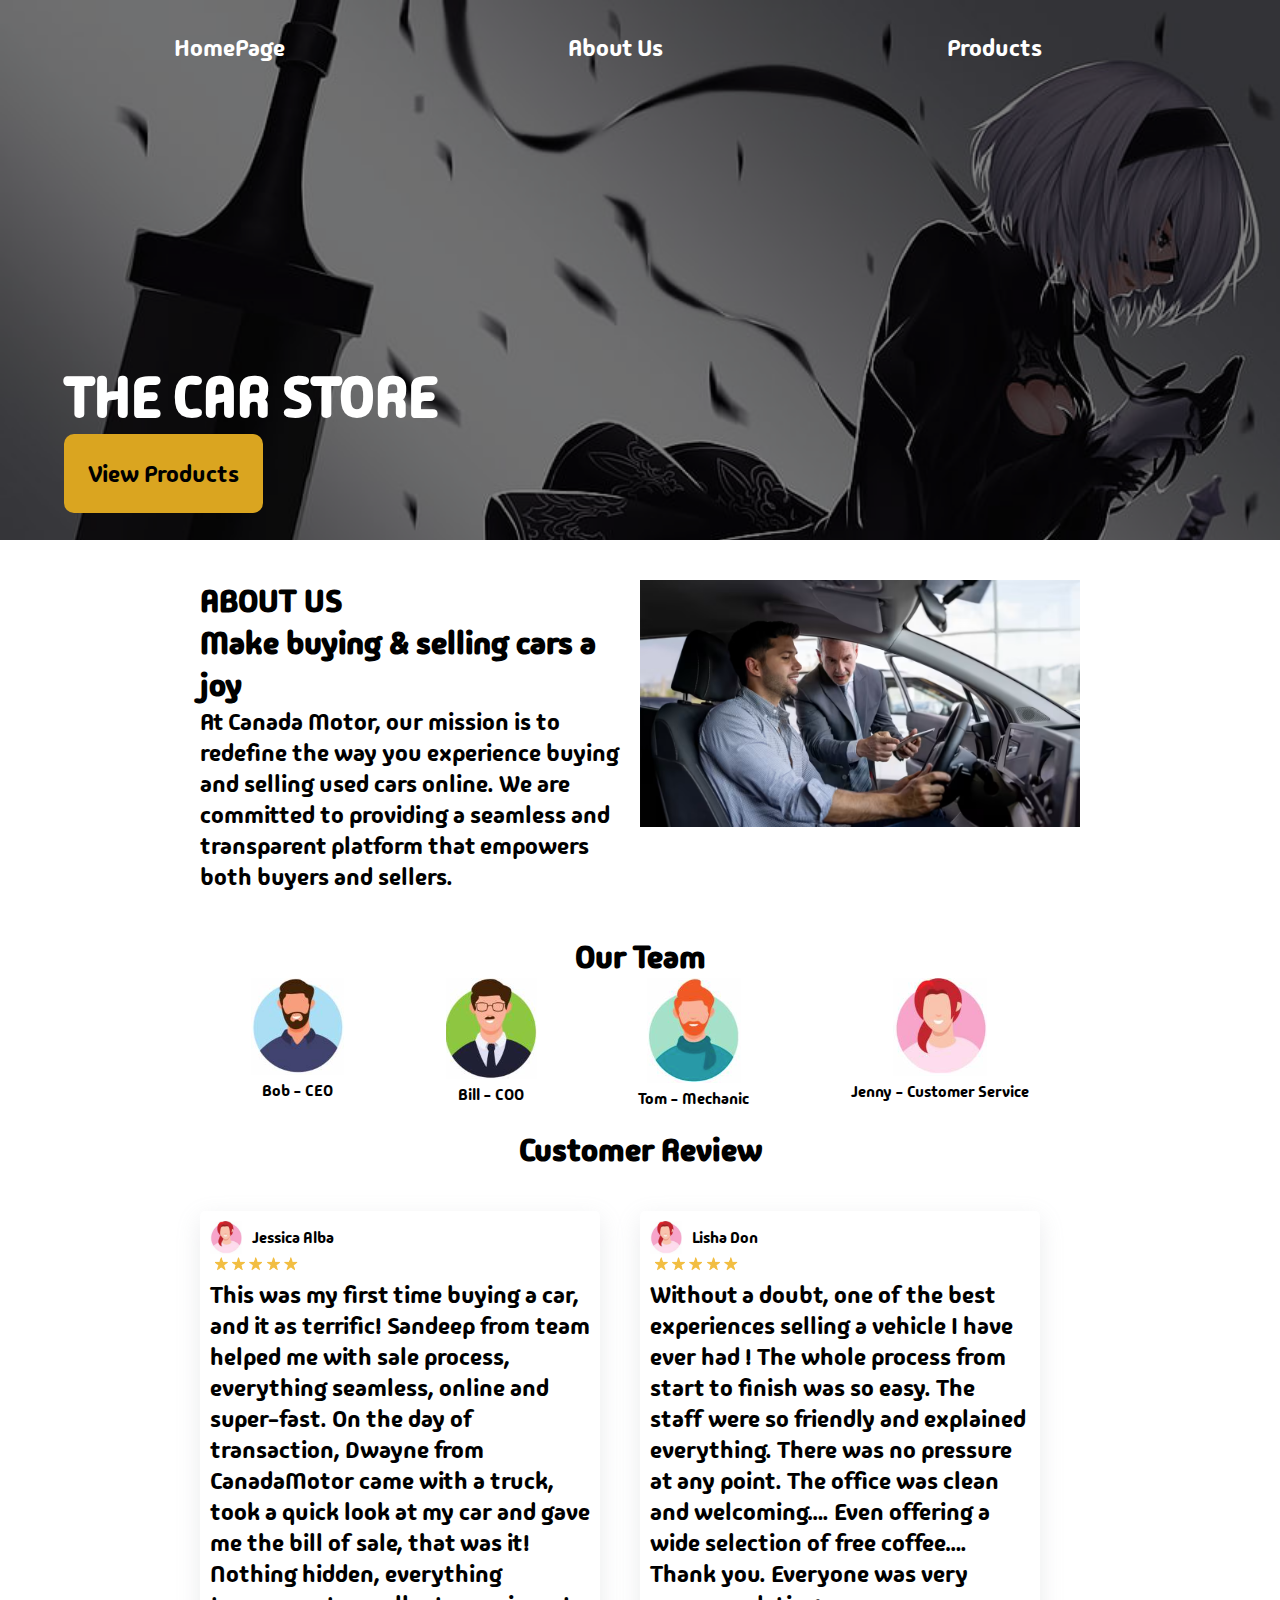
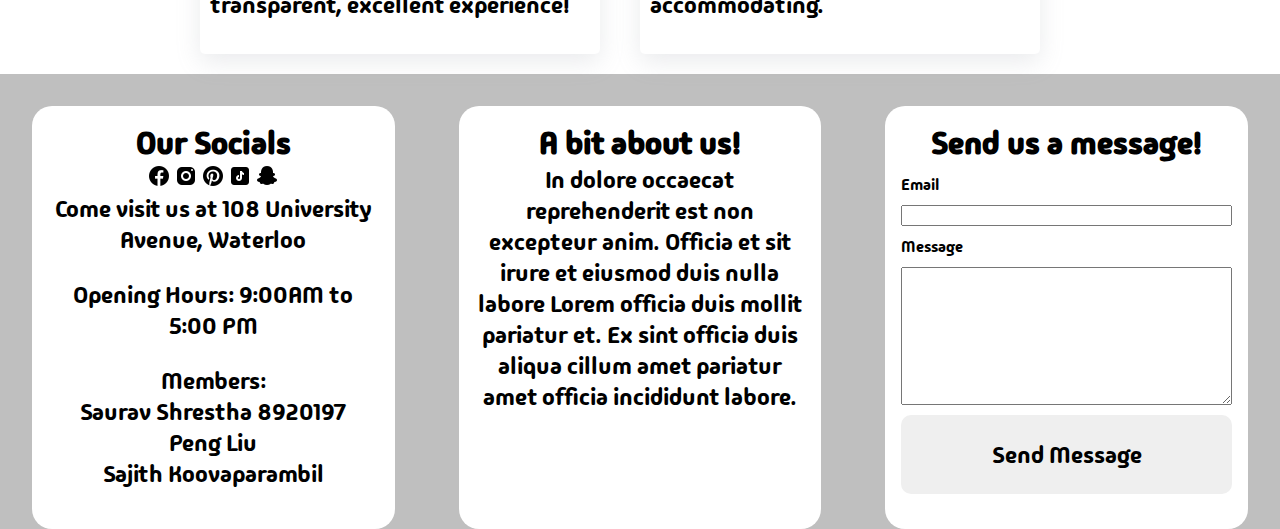
==== about.html @ 0005ddd6 "Add about us page." ====
<!DOCTYPE html>
<html lang="en">

<head>
	<meta charset="UTF-8" />
	<meta name="viewport" content="width=device-width, initial-scale=1.0" />
	<link rel="stylesheet" href="./css/style.css" />
	<title>About Us</title>
</head>

<body>
	<header>
		<div class="cover"></div>
		<nav>
			<ul>
				<li><a href="./index.html">HomePage</a></li>
				<li><a href="./about.html">About Us</a></li>
				<li><a href="./products.html">Products</a></li>
			</ul>
		</nav>
		<div class="banner-content">
			<h1>THE CAR STORE</h1>
			<button class="banner_button go-class">View Products</button>
		</div>
	</header>
	<main id="about-container">
		<section id="about-1">
			<h2>ABOUT US</h2>
			<h2>Make buying & selling cars a joy</h2>
			<p>At Canada Motor, our mission is to redefine the
				way you experience buying and selling used cars
				online. We are committed to providing a seamless
				and transparent platform that empowers both
				buyers and sellers.</p>
		</section>
		<section id="about-2">
			<img sizes="(max-width: 600px) 100vw, 50vw" srcset="
				images/test-drive/test-drive_b2lx6x_c_scale,w_400.avif 400w,
				images/test-drive/test-drive_b2lx6x_c_scale,w_1107.avif 1107w,
				images/test-drive/test-drive_b2lx6x_c_scale,w_1380.avif 1380w"
				src="images/test-drive/test-drive_b2lx6x_c_scale,w_1380.avif" alt="">
		</section>
		<section id="about-3">
			<h2>Our Team</h2>
			<div class="leader">
				<img alt="user" src="images/icons/user1.png"><br />
				Bob - CEO
			</div>
			<div class="leader">
				<img alt="user" src="images/icons/user2.png"><br />
				Bill - COO
			</div>
			<div class="leader">
				<img alt="user" src="images/icons/user3.png"><br />
				Tom - Mechanic
			</div>
			<div class="leader">
				<img alt="user" src="images/icons/user4.png"><br />
				Jenny - Customer Service
			</div>
		</section>
		<section id="about-4">
			<h2>Customer Review</h2>
			<div class="review-wrapper">
				<div class="user">
					<img alt="user" src="images/icons/user4.png" class="icon">
					<span class="username">Jessica Alba</span>
				</div>
				<img alt="user" src="images/icons/5star.png"><br>
				<p class="review">This was my first time buying a car, and it as terrific!
					Sandeep from team helped me with sale
					process, everything seamless, online and super-fast.
					On the day of transaction, Dwayne from CanadaMotor
					came with a truck, took a quick look at my car and gave
					me the bill of sale, that was it!
					Nothing hidden, everything transparent, excellent
					experience!
				</p>
			</div>
			<div class="review-wrapper">
				<div class="user">
					<img alt="user" src="images/icons/user4.png" class="icon">
					<span class="username">Lisha Don</span>
				</div>
				<img alt="user" src="images/icons/5star.png"><br>
				<p class="review">
					Without a doubt, one of the best experiences selling a
					vehicle I have ever had ! The whole process from start
					to finish was so easy. The staff were so friendly and
					explained everything. There was no pressure at any
					point. The office was clean and welcoming….
					Even offering a wide selection of free coffee….
					Thank you.
					Everyone was very accommodating.
				</p>
			</div>
		</section>
	</main>
	<footer>
		<div class="footer footer-info">
			<h2>Our Socials</h2>
			<div class="icons">
				<img src="./images/icons/icons8-facebook-24.png" alt="" />
				<img src="./images/icons/icons8-instagram-24.png" alt="" />
				<img src="./images/icons/icons8-pinterest-24.png" alt="" />
				<img src="./images/icons/icons8-tiktok-24.png" alt="" />
				<img src="./images/icons/icons8-snapchat-24.png" alt="" />
			</div>
			<p>Come visit us at 108 University Avenue, Waterloo</p>
			<p>Opening Hours: 9:00AM to 5:00 PM</p>
			<p>
				Members: <br />Saurav Shrestha 8920197<br />Peng Liu<br />Sajith
				Koovaparambil
			</p>
		</div>
		<div class="footer footer-about">
			<h2>A bit about us!</h2>
			<p>
				In dolore occaecat reprehenderit est non excepteur anim.
				Officia et sit irure et eiusmod duis nulla labore Lorem
				officia duis mollit pariatur et. Ex sint officia duis aliqua
				cillum amet pariatur amet officia incididunt labore.
			</p>
		</div>
		<div class="footer footer-contact">
			<h2>Send us a message!</h2>
			<form action="">
				<label for="email">Email</label>
				<input type="email" name="email" id="email" />
				<label for="email">Message</label>
				<textarea name="message" id="meessage" cols="35" rows="8"></textarea>
				<button>Send Message</button>
			</form>
		</div>
	</footer>
</body>

</html>
---- css/style.css ----
/* GENERAL STYLES */

@import url('https://fonts.googleapis.com/css2?family=Madimi+One&display=swap');

body {
	overflow-x: hidden;
}

* {
	margin: 0;
	padding: 0;
	box-sizing: border-box;
	font-family: 'Madimi One', sans-serif;
}

h1 {
	font-size: clamp(3rem, 3.5rem, 4rem);
}

h2 {
	font-size: clamp(1rem, 2rem, 2rem);
}

h3 {
	font-size: clamp(1rem, 1rem, 2rem);
}

a {
	text-decoration: none;
	color: black;
	font-size: clamp(1rem, 1.5rem, 2rem);
}

button,
p {
	font-size: clamp(1rem, 1.5rem, 2rem);
}

li {
	list-style: none;
}

button {
	padding: 1em;
	border-radius: 10px;
	border: none;
}

button:hover {
	cursor: pointer;
	scale: 1.2;
	transition: ease-in-out 300ms;
	background-color: goldenrod;
	color: white;
}

.go-class {
	background-color: goldenrod;
}

/* NAV STYLES */

nav ul {
	display: flex;
	justify-content: space-around;
	padding: 2em;
	position: absolute;
	top: 0;
	width: 95vw;
}

nav a,
h1 {
	color: white;
}

nav li:hover {
	background-color: goldenrod;
	scale: 1.2;
	transition: ease 400ms;
	padding: 0.3em;
}

header {
	background-image: url('../images/desktop-wallpaper-1920x1200-nier-automata-video-game-widescreen-automata.jpg');
	background-repeat: no-repeat;
	background-size: cover;
	height: 60vh;
	width: 100%;
}

.cover {
	background-color: black;
	height: inherit;
	width: inherit;
	opacity: 50%;
}

.banner-content {
	/* display: flex;
	flex-direction: column;
	justify-content: center; */
	align-items: center;
	height: calc(100vh - 83%);
	position: absolute;
	top: 25%;
	left: 35%;
}

/* MAIN CONTENT */
main {
	display: grid;
	grid-template-columns: 1fr;
	grid-template-areas:
		'main-0'
		'main-1'
		'main-2'
		'main-3'
		'main-4';
}

#main-0 {
	grid-area: main-0;
	margin-top: 20px;
	text-align: center;
	position: relative;
}

#main-1 {
	grid-area: main-1;
}

#main-2 {
	grid-area: main-2;
}

#main-3 {
	grid-area: main-3;
}

#main-4 {
	grid-area: main-4;
	display: flex;
	flex-direction: column;
	justify-content: center;
	align-items: center;
}

#main-0 img {
	width: 90vw;
	object-fit: cover;
}

#main-0 .featured {
	position: absolute;
	bottom: 10%;
	left: 10%;
	text-align: left;
	color: white;
	width: 50%;
}

.card {
	margin: 3em;
	border-radius: 20px;
	box-shadow: 0px 0px 6px 2px gray;
}

.card:hover {
	scale: 1.1;
	transition: ease 400ms;
}

.card-img {
	border-radius: 20px 20px 0 0;
	height: 40vh;
	background-size: cover;
}

.card-1 {
	background-image: url('../images/1123013.jpg');
}

.card-body {
	padding: 1em;
	text-align: center;
}

.card-2 {
	background-image: url('../images/499338.jpg');
}

article {
	background-color: rgb(221, 220, 220);
	padding: 2em;
}

article h2 {
	text-align: center;
}

article h2,
p {
	margin-bottom: 1em;
}

#more-cars {
	display: grid;
	grid-template-columns: 1fr 1fr;
	grid-template-rows: 1fr 1fr;
	grid-template-areas:
		'img1 img2'
		'img3 img4';
	width: 100%;
}

#main-4 h2 {
	text-align: center;
}

#more-cars .more-img img {
	width: 45vw;
	margin: 0.6em;
	border-radius: 20px;
}

#main-4 button {
	width: 90%;
	margin: 0 5px;
}

#more-cars .more-img img:hover {
	scale: 1.5;
	transform: rotate(360deg);
	transition: ease 500ms;
}

/* FOOTER CSS */
footer {
	margin-top: 20px;
	display: grid;
	grid-template-columns: 1fr;
	background-color: rgb(191, 191, 191);
}

.footer {
	text-align: center;
	margin: 2em 2em 0em 2em;
	padding: 1em;
	border: 1px solid;
	background-color: white;
}

.footer-contact form {
	text-align: left;
	display: flex;
	flex-direction: column;
}

.footer form * {
	margin-top: 10px;
}

.footer form button:hover {
	scale: 1.05;
}

.icons img:hover {
	cursor: pointer;
}

.products-grid-container {
	display: grid;
	grid-template-columns: repeat(4, 1fr);
	grid-template-rows: repeat(2, 1fr);
	gap: 20px;
}

.products-grid-item {
	display: flex;
	flex-direction: column;
	align-items: center;
	text-align: center;
	position: relative;
	overflow: hidden;
}

.products-grid-item::after {
	content: '';
	position: absolute;
	top: 0;
	left: 0;
	width: 100%;
	height: 100%;
	background-color: rgba(0, 0, 0, 0.6);
	opacity: 0;
	transition: opacity 0.3s ease;
}

.products-grid-item:hover::after {
	opacity: 1;
}

.products-grid-item img {
	width: 100%;
	height: auto;
	transition: transform 0.3s ease-in-out;
}

.products-grid-item img:hover {
	transform: scale(1.1);
	transition: transform 0.3s ease-in-out;
}

.products-grid-item h2 {
	margin-top: 10px;
	font-weight: bold;
}

.products-grid-item p {
	margin-top: 5px;
}

#about-container {
	margin-top: 20px;
	display: grid;
	grid-template-columns: 200px 1fr 1fr 200px;
}

#about-container>* {
	margin-top: 20px;
}

#about-1 {
	grid-column: 2 / span 1;
}

#about-2 {
	grid-column: 3 / span 1;
}

#about-2 img {
	width: 100%;
}

#about-3 {
	grid-column: 2 / span 2;
	display: flex;
	flex-wrap: wrap;
	justify-content: space-around;
	text-align: center;
}

#about-3 h2 {
	width: 100%;
}

.leader {
	transition: all 0.5s ease;
}

.leader:hover {
	transform: translateY(-10px);
}

.icon {
	width: 32px;
	margin-right: 10px;
}

.review-wrapper {
	padding: 10px;
	box-shadow: rgba(149, 157, 165, 0.2) 0px 8px 24px;
	border-radius: 5px;
}

.review-wrapper .user {
	display: flex;
	align-items: center;
}

.review-wrapper:hover {
	transition: all 0.5s;
	box-shadow: rgba(0, 0, 0, 0.35) 0px 5px 15px;
	transform: scale(1.05);
}

#about-4 {
	grid-column: 2 / span 2;
	gap: 40px;
	display: grid;
	grid-template-columns: 1fr 1fr;
}

#about-4 h2 {
	grid-column: 1 / span2;
	text-align: center;
}


/*Tablet screen*/

@media only screen and (min-width: 768px) and (max-width: 990px) {
	.products-grid-container {
		grid-template-columns: repeat(2, 1fr);
		grid-template-rows: repeat(4, 1fr);
	}

	#about-container {
		grid-template-columns: 10px 1fr 10px;
	}

	#about-1 {
		grid-column: 2 / span 1;
	}

	#about-2 {
		grid-column: 2 / span 1;
	}

	#about-3 {
		grid-column: 2 / span 1;	
	}
}

/*Mobile screen*/
@media (max-width: 768px) {
	.products-grid-container {
		grid-template-columns: 1fr;
		grid-template-rows: repeat(8, 1fr);
	}

	#about-container {
		grid-template-columns: 10px 1fr 10px;
	}

	#about-1 {
		grid-column: 2 / span 1;
	}

	#about-2 {
		grid-column: 2 / span 1;
	}

	#about-3 {
		grid-column: 2 / span 1;	
	}

	#about-3 div {
		width: 50%;
	}

	#about-4 {
		grid-column: 2 / span 1;
		gap: 20px;
		grid-template-columns: 1fr;
	}

	#about-4 h2 {
		grid-column: 1 / span 1;
		text-align: center;
	}
}


/* MEDIA QUERIES */
@media screen and (min-width: 600px) {
	.banner-content {
		font-size: 2rem;
		left: 25%;
	}

	#main-0 img {
		height: 20em;
	}

	#more-cars .more-img img:hover {
		scale: 1.2;
	}
}

@media screen and (min-width: 1024px) {
	nav a {
		font-size: 1.5rem;
	}

	.banner-content {
		left: 5%;
		top: 40%;
	}

	.banner-content {
		display: block;
	}

	main {
		grid-template-columns: repeat(4, 1fr);
		grid-template-areas:
			'main-0 main-0 main-0 main-0'
			'main-1 main-1 main-3 main-3'
			'main-2 main-2 main-2 main-2'
			'main-4 main-4 main-4 main-4';
	}

	#main-2 article {
		padding: 2em 10em;
	}

	#main-4 {
		margin-top: 3em;
	}

	.more-img {
		text-align: center;
	}

	#more-cars .more-img img {
		width: 40em;
	}

	#more-cars .more-img img:hover {
		scale: 1.2;
	}

	footer {
		grid-template-columns: 1fr 1fr 1fr;
	}

	.footer {
		border-radius: 20px;
		border: none;
	}


}
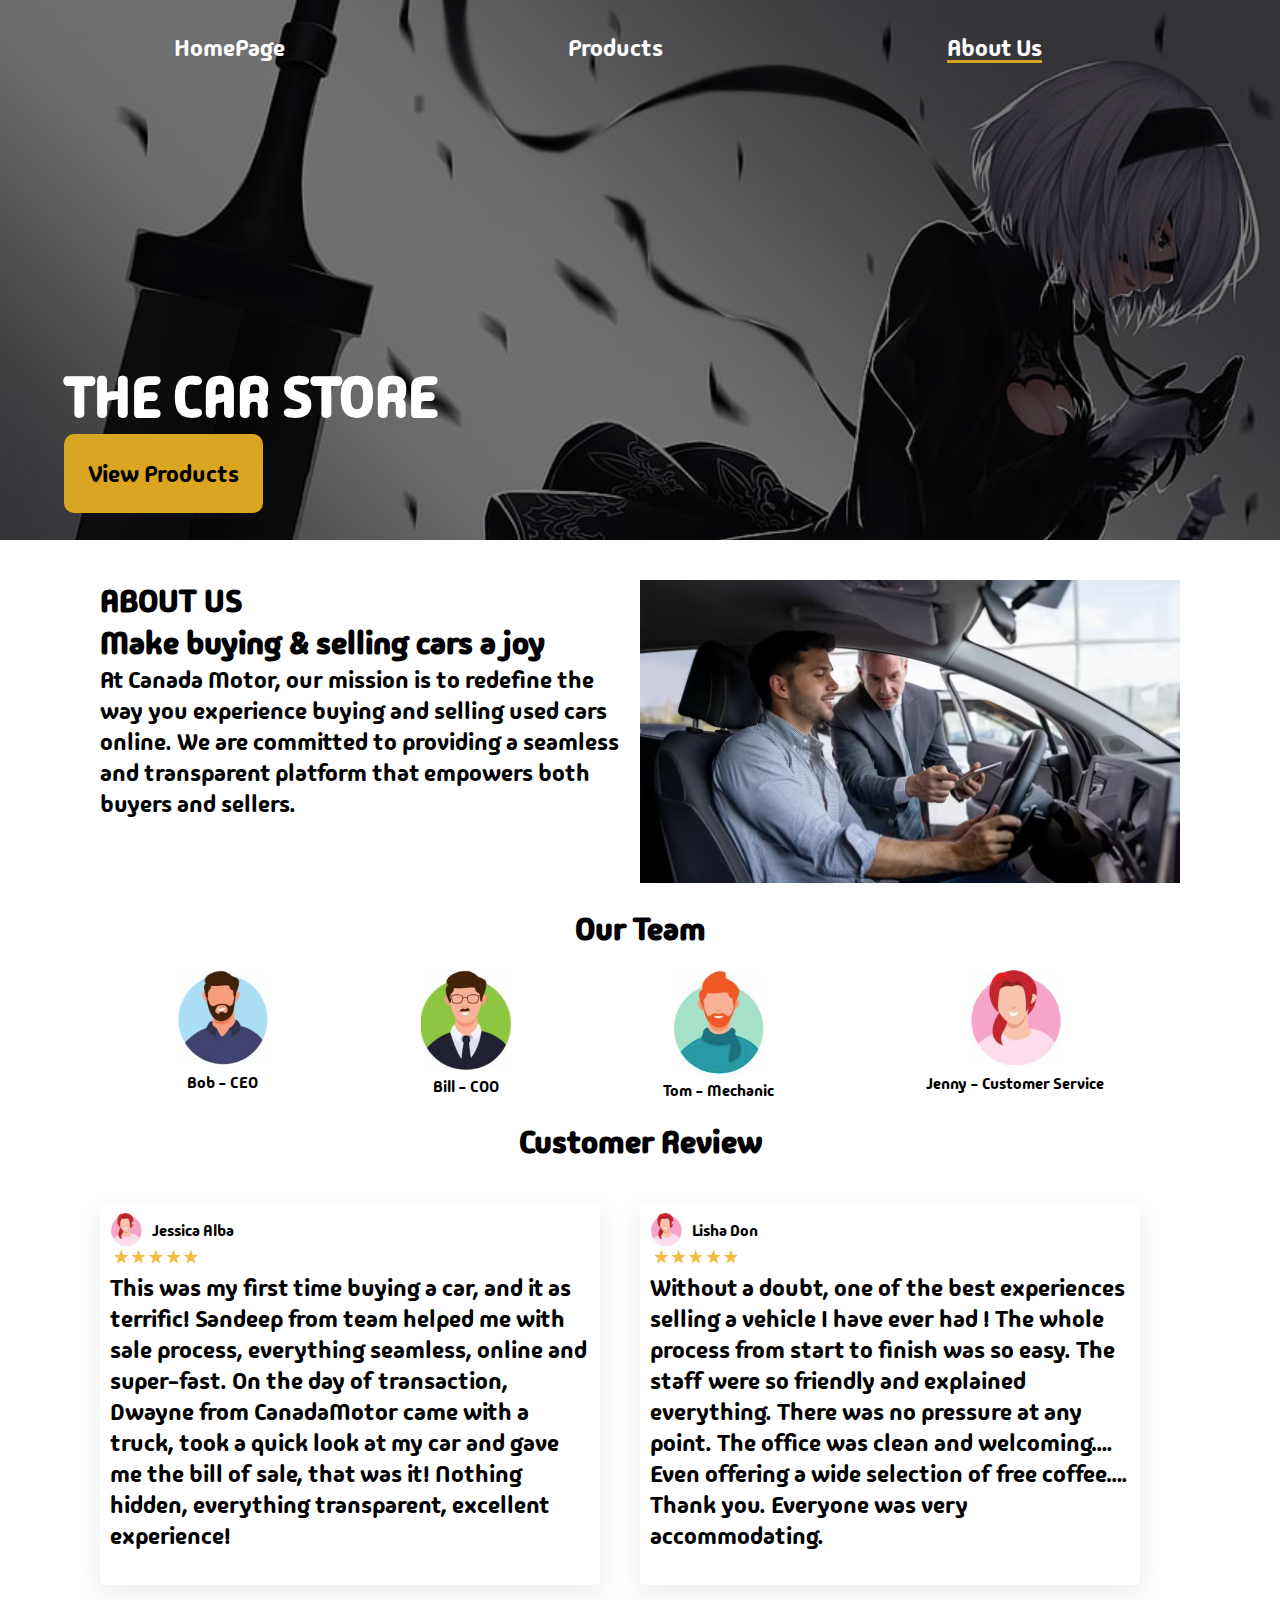
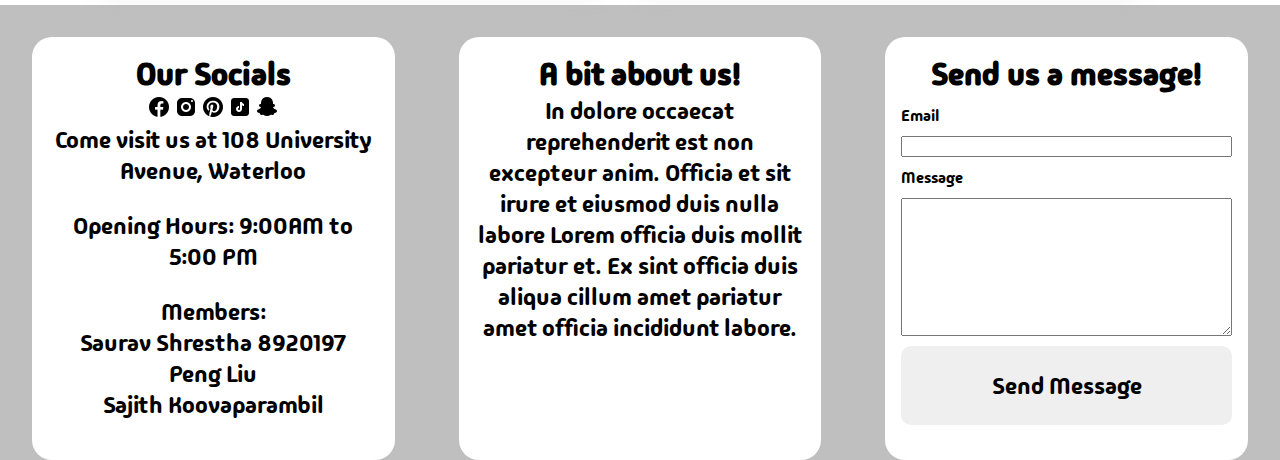
==== commit c876fe48: "Finish details" ====
--- a/about.html
+++ b/about.html
@@ -14,8 +14,8 @@
 		<nav>
 			<ul>
 				<li><a href="./index.html">HomePage</a></li>
-				<li><a href="./about.html">About Us</a></li>
 				<li><a href="./products.html">Products</a></li>
+				<li class="active"><a href="./about.html">About Us</a></li>
 			</ul>
 		</nav>
 		<div class="banner-content">
--- a/css/style.css
+++ b/css/style.css
@@ -22,7 +22,7 @@
 }
 
 h3 {
-	font-size: clamp(1rem, 1rem, 2rem);
+	font-size: clamp(1rem, 1.5rem, 2rem);
 }
 
 a {
@@ -31,6 +31,16 @@
 	font-size: clamp(1rem, 1.5rem, 2rem);
 }
 
+.active::after {
+	content: '';
+	position: absolute;
+	width: 100%;
+	height: 3px;
+	bottom: 0;
+	left: 0;
+	background-color: goldenrod;
+}
+
 button,
 p {
 	font-size: clamp(1rem, 1.5rem, 2rem);
@@ -38,6 +48,7 @@
 
 li {
 	list-style: none;
+	position: relative;
 }
 
 button {
@@ -324,7 +335,7 @@
 #about-container {
 	margin-top: 20px;
 	display: grid;
-	grid-template-columns: 200px 1fr 1fr 200px;
+	grid-template-columns: 100px 1fr 1fr 100px;
 }
 
 #about-container>* {
@@ -346,6 +357,7 @@
 #about-3 {
 	grid-column: 2 / span 2;
 	display: flex;
+	row-gap: 20px;
 	flex-wrap: wrap;
 	justify-content: space-around;
 	text-align: center;
@@ -397,6 +409,116 @@
 	text-align: center;
 }
 
+#detail-container {
+	margin-top: 20px;
+	display: grid;
+	grid-template-columns: 100px 1fr 1fr 100px;
+}
+
+#detail-container>div {
+	margin-top: 40px;
+}
+
+#detail-1 {
+	grid-column: 2 / span 2;
+	display: grid;
+	gap: 20px;
+	grid-template-columns: 2fr 1fr;
+}
+
+#detail-1 img {
+	border-radius: 5px;
+	width: 100%;
+	box-shadow: rgba(0, 0, 0, 0.35) 0px 5px 15px;
+}
+
+#detail-1 img:hover {
+	transition: all 0.5s;
+	transform: scale(1.05);
+}
+
+#buy-now {
+	width: 60%;
+}
+
+.button-wrapper {
+	text-align: center;
+}
+
+#detail-2 {
+	grid-column: 2 / span 2;
+	display: grid;
+	grid-template-columns: repeat(3, 1fr);
+	grid-template-areas:
+		"h2 h2 h2"
+		"spec1 spec2 spec3"
+	;
+}
+
+#detail-2 h2 {
+	grid-area: h2;
+}
+
+#spec1 {
+	grid-area: spec1;
+}
+
+#spec2 {
+	grid-area: spec2;
+}
+
+#spec3 {
+	grid-area: spec3;
+}
+
+#detail-container .title {
+	font-weight: bold;
+	text-transform: uppercase;
+}
+
+#detail-3 {
+	grid-column: 2 / span 2;
+	display: grid;
+	gap: 20px;
+	grid-template-columns: repeat(3, 1fr);
+	grid-template-areas:
+		"title title title"
+		"car1 car2 car3"
+	;
+}
+
+#detail-3 img {
+	width: 100%;
+	border-radius: 5px;
+}
+
+#detail-3 h2 {
+	grid-area: title;
+}
+
+#car1 {
+	grid-area: car1;
+}
+
+#car2 {
+	grid-area: car2;
+}
+
+#car3 {
+	grid-area: car3;
+}
+
+#detail-3 div {
+	padding: 10px;
+	border-radius: 5px;
+	border: 1px solid rgba(149, 157, 165, 0.2);
+	box-shadow: rgba(0, 0, 0, 0.35) 0px 5px 15px;
+}
+
+#detail-3 div:hover {
+	transition: all 0.5s;
+	transform: scale(1.05);
+}
 
 /*Tablet screen*/
 
@@ -419,8 +541,26 @@
 	}
 
 	#about-3 {
-		grid-column: 2 / span 1;	
-	}
+		grid-column: 2 / span 1;
+	}
+
+	#detail-container {
+		grid-template-columns: 10px 1fr 10px;
+	}
+
+	#detail-1 {
+		grid-column: 2 / span 1;
+		grid-template-columns: 1fr;
+	}
+
+	#detail-2 {
+		grid-column: 2 / span 1;
+	}
+
+	#detail-3 {
+		grid-column: 2 / span 1;
+	}
+
 }
 
 /*Mobile screen*/
@@ -443,7 +583,7 @@
 	}
 
 	#about-3 {
-		grid-column: 2 / span 1;	
+		grid-column: 2 / span 1;
 	}
 
 	#about-3 div {
@@ -459,6 +599,40 @@
 	#about-4 h2 {
 		grid-column: 1 / span 1;
 		text-align: center;
+	}
+
+	#detail-container {
+		grid-template-columns: 10px 1fr 10px;
+	}
+
+	#detail-1 {
+		grid-column: 2 / span 1;
+		grid-template-columns: 1fr;
+	}
+
+	#detail-2 {
+		grid-column: 2 / span 1;
+		grid-template-columns: 1fr 1fr;
+		row-gap: 20px;
+		grid-template-areas:
+			"h2 h2"
+			"spec1 spec2"
+			"spec3 spec3";
+	}
+
+	#detail-3 {
+		grid-column: 2 / span 1;
+		grid-template-columns: 1fr;
+		grid-template-areas:
+			"title"
+			"car1"
+			"car2"
+			"car3"
+		;
+	}
+
+	#spec3 {
+		justify-self: center;
 	}
 }
 
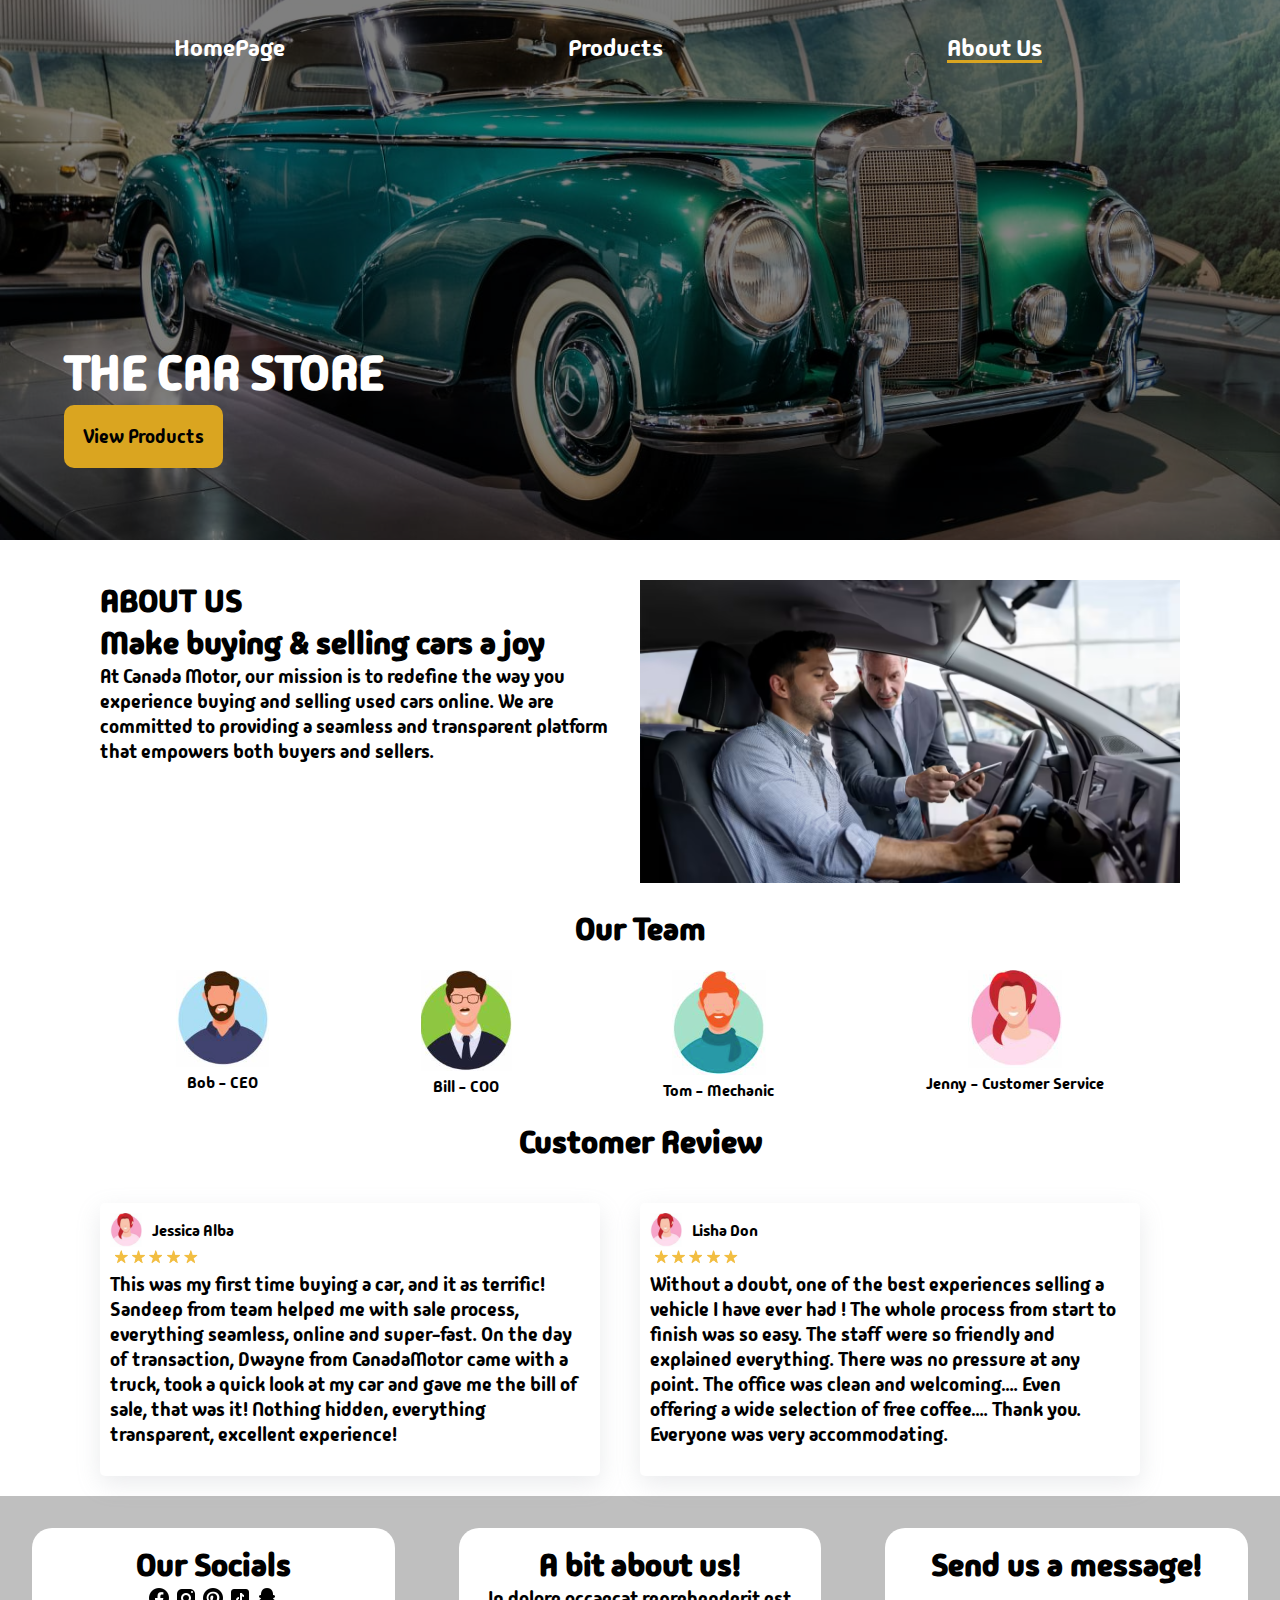
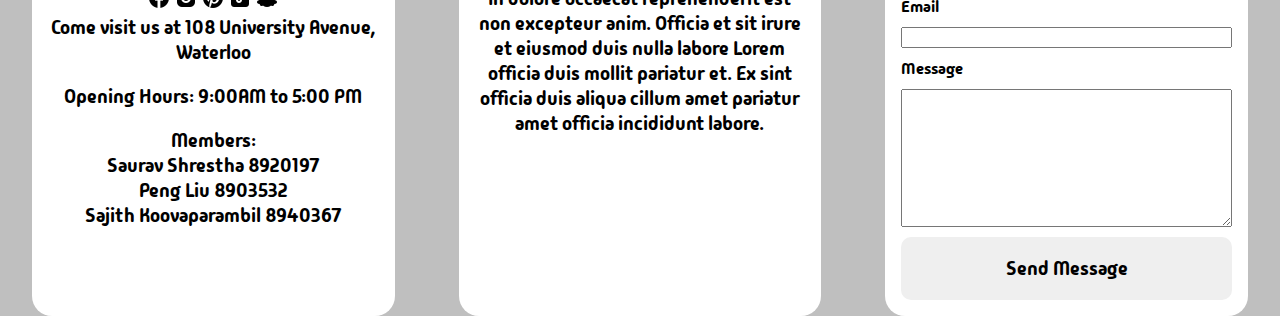
==== commit 68d09c48: "done and dusted" ====
--- a/about.html
+++ b/about.html
@@ -1,138 +1,154 @@
 <!DOCTYPE html>
 <html lang="en">
+	<head>
+		<meta charset="UTF-8" />
+		<meta name="viewport" content="width=device-width, initial-scale=1.0" />
+		<link rel="stylesheet" href="./css/style.css" />
+		<title>About Us</title>
+	</head>
 
-<head>
-	<meta charset="UTF-8" />
-	<meta name="viewport" content="width=device-width, initial-scale=1.0" />
-	<link rel="stylesheet" href="./css/style.css" />
-	<title>About Us</title>
-</head>
-
-<body>
-	<header>
-		<div class="cover"></div>
-		<nav>
-			<ul>
-				<li><a href="./index.html">HomePage</a></li>
-				<li><a href="./products.html">Products</a></li>
-				<li class="active"><a href="./about.html">About Us</a></li>
-			</ul>
-		</nav>
-		<div class="banner-content">
-			<h1>THE CAR STORE</h1>
-			<button class="banner_button go-class">View Products</button>
-		</div>
-	</header>
-	<main id="about-container">
-		<section id="about-1">
-			<h2>ABOUT US</h2>
-			<h2>Make buying & selling cars a joy</h2>
-			<p>At Canada Motor, our mission is to redefine the
-				way you experience buying and selling used cars
-				online. We are committed to providing a seamless
-				and transparent platform that empowers both
-				buyers and sellers.</p>
-		</section>
-		<section id="about-2">
-			<img sizes="(max-width: 600px) 100vw, 50vw" srcset="
-				images/test-drive/test-drive_b2lx6x_c_scale,w_400.avif 400w,
-				images/test-drive/test-drive_b2lx6x_c_scale,w_1107.avif 1107w,
-				images/test-drive/test-drive_b2lx6x_c_scale,w_1380.avif 1380w"
-				src="images/test-drive/test-drive_b2lx6x_c_scale,w_1380.avif" alt="">
-		</section>
-		<section id="about-3">
-			<h2>Our Team</h2>
-			<div class="leader">
-				<img alt="user" src="images/icons/user1.png"><br />
-				Bob - CEO
+	<body>
+		<header>
+			<div class="cover"></div>
+			<nav>
+				<ul>
+					<li><a href="./index.html">HomePage</a></li>
+					<li><a href="./products.html">Products</a></li>
+					<li class="active"><a href="./about.html">About Us</a></li>
+				</ul>
+			</nav>
+			<div class="banner-content">
+				<h1>THE CAR STORE</h1>
+				<button class="banner_button go-class">View Products</button>
 			</div>
-			<div class="leader">
-				<img alt="user" src="images/icons/user2.png"><br />
-				Bill - COO
-			</div>
-			<div class="leader">
-				<img alt="user" src="images/icons/user3.png"><br />
-				Tom - Mechanic
-			</div>
-			<div class="leader">
-				<img alt="user" src="images/icons/user4.png"><br />
-				Jenny - Customer Service
-			</div>
-		</section>
-		<section id="about-4">
-			<h2>Customer Review</h2>
-			<div class="review-wrapper">
-				<div class="user">
-					<img alt="user" src="images/icons/user4.png" class="icon">
-					<span class="username">Jessica Alba</span>
+		</header>
+		<main id="about-container">
+			<section id="about-1">
+				<h2>ABOUT US</h2>
+				<h2>Make buying & selling cars a joy</h2>
+				<p>
+					At Canada Motor, our mission is to redefine the way you
+					experience buying and selling used cars online. We are
+					committed to providing a seamless and transparent platform
+					that empowers both buyers and sellers.
+				</p>
+			</section>
+			<section id="about-2">
+				<img
+					sizes="(max-width: 600px) 100vw, 50vw"
+					srcset="
+						images/test-drive/test-drive_b2lx6x_c_scale,w_400.avif   400w,
+						images/test-drive/test-drive_b2lx6x_c_scale,w_1107.avif 1107w,
+						images/test-drive/test-drive_b2lx6x_c_scale,w_1380.avif 1380w
+					"
+					src="images/test-drive/test-drive_b2lx6x_c_scale,w_1380.avif"
+					alt=""
+				/>
+			</section>
+			<section id="about-3">
+				<h2>Our Team</h2>
+				<div class="leader">
+					<img alt="user" src="images/icons/user1.png" /><br />
+					Bob - CEO
 				</div>
-				<img alt="user" src="images/icons/5star.png"><br>
-				<p class="review">This was my first time buying a car, and it as terrific!
-					Sandeep from team helped me with sale
-					process, everything seamless, online and super-fast.
-					On the day of transaction, Dwayne from CanadaMotor
-					came with a truck, took a quick look at my car and gave
-					me the bill of sale, that was it!
-					Nothing hidden, everything transparent, excellent
-					experience!
+				<div class="leader">
+					<img alt="user" src="images/icons/user2.png" /><br />
+					Bill - COO
+				</div>
+				<div class="leader">
+					<img alt="user" src="images/icons/user3.png" /><br />
+					Tom - Mechanic
+				</div>
+				<div class="leader">
+					<img alt="user" src="images/icons/user4.png" /><br />
+					Jenny - Customer Service
+				</div>
+			</section>
+			<section id="about-4">
+				<h2>Customer Review</h2>
+				<div class="review-wrapper">
+					<div class="user">
+						<img
+							alt="user"
+							src="images/icons/user4.png"
+							class="icon"
+						/>
+						<span class="username">Jessica Alba</span>
+					</div>
+					<img alt="user" src="images/icons/5star.png" /><br />
+					<p class="review">
+						This was my first time buying a car, and it as terrific!
+						Sandeep from team helped me with sale process,
+						everything seamless, online and super-fast. On the day
+						of transaction, Dwayne from CanadaMotor came with a
+						truck, took a quick look at my car and gave me the bill
+						of sale, that was it! Nothing hidden, everything
+						transparent, excellent experience!
+					</p>
+				</div>
+				<div class="review-wrapper">
+					<div class="user">
+						<img
+							alt="user"
+							src="images/icons/user4.png"
+							class="icon"
+						/>
+						<span class="username">Lisha Don</span>
+					</div>
+					<img alt="user" src="images/icons/5star.png" /><br />
+					<p class="review">
+						Without a doubt, one of the best experiences selling a
+						vehicle I have ever had ! The whole process from start
+						to finish was so easy. The staff were so friendly and
+						explained everything. There was no pressure at any
+						point. The office was clean and welcoming…. Even
+						offering a wide selection of free coffee…. Thank you.
+						Everyone was very accommodating.
+					</p>
+				</div>
+			</section>
+		</main>
+		<footer>
+			<div class="footer footer-info">
+				<h2>Our Socials</h2>
+				<div class="icons">
+					<img src="./images/icons/icons8-facebook-24.png" alt="" />
+					<img src="./images/icons/icons8-instagram-24.png" alt="" />
+					<img src="./images/icons/icons8-pinterest-24.png" alt="" />
+					<img src="./images/icons/icons8-tiktok-24.png" alt="" />
+					<img src="./images/icons/icons8-snapchat-24.png" alt="" />
+				</div>
+				<p>Come visit us at 108 University Avenue, Waterloo</p>
+				<p>Opening Hours: 9:00AM to 5:00 PM</p>
+				<p>
+					Members: <br />Saurav Shrestha 8920197<br />Peng Liu
+					8903532<br />Sajith Koovaparambil 8940367
 				</p>
 			</div>
-			<div class="review-wrapper">
-				<div class="user">
-					<img alt="user" src="images/icons/user4.png" class="icon">
-					<span class="username">Lisha Don</span>
-				</div>
-				<img alt="user" src="images/icons/5star.png"><br>
-				<p class="review">
-					Without a doubt, one of the best experiences selling a
-					vehicle I have ever had ! The whole process from start
-					to finish was so easy. The staff were so friendly and
-					explained everything. There was no pressure at any
-					point. The office was clean and welcoming….
-					Even offering a wide selection of free coffee….
-					Thank you.
-					Everyone was very accommodating.
+			<div class="footer footer-about">
+				<h2>A bit about us!</h2>
+				<p>
+					In dolore occaecat reprehenderit est non excepteur anim.
+					Officia et sit irure et eiusmod duis nulla labore Lorem
+					officia duis mollit pariatur et. Ex sint officia duis aliqua
+					cillum amet pariatur amet officia incididunt labore.
 				</p>
 			</div>
-		</section>
-	</main>
-	<footer>
-		<div class="footer footer-info">
-			<h2>Our Socials</h2>
-			<div class="icons">
-				<img src="./images/icons/icons8-facebook-24.png" alt="" />
-				<img src="./images/icons/icons8-instagram-24.png" alt="" />
-				<img src="./images/icons/icons8-pinterest-24.png" alt="" />
-				<img src="./images/icons/icons8-tiktok-24.png" alt="" />
-				<img src="./images/icons/icons8-snapchat-24.png" alt="" />
+			<div class="footer footer-contact">
+				<h2>Send us a message!</h2>
+				<form action="">
+					<label for="email">Email</label>
+					<input type="email" name="email" id="email" />
+					<label for="email">Message</label>
+					<textarea
+						name="message"
+						id="meessage"
+						cols="35"
+						rows="8"
+					></textarea>
+					<button>Send Message</button>
+				</form>
 			</div>
-			<p>Come visit us at 108 University Avenue, Waterloo</p>
-			<p>Opening Hours: 9:00AM to 5:00 PM</p>
-			<p>
-				Members: <br />Saurav Shrestha 8920197<br />Peng Liu<br />Sajith
-				Koovaparambil
-			</p>
-		</div>
-		<div class="footer footer-about">
-			<h2>A bit about us!</h2>
-			<p>
-				In dolore occaecat reprehenderit est non excepteur anim.
-				Officia et sit irure et eiusmod duis nulla labore Lorem
-				officia duis mollit pariatur et. Ex sint officia duis aliqua
-				cillum amet pariatur amet officia incididunt labore.
-			</p>
-		</div>
-		<div class="footer footer-contact">
-			<h2>Send us a message!</h2>
-			<form action="">
-				<label for="email">Email</label>
-				<input type="email" name="email" id="email" />
-				<label for="email">Message</label>
-				<textarea name="message" id="meessage" cols="35" rows="8"></textarea>
-				<button>Send Message</button>
-			</form>
-		</div>
-	</footer>
-</body>
-
-</html>+		</footer>
+	</body>
+</html>
--- a/css/style.css
+++ b/css/style.css
@@ -14,21 +14,21 @@
 }
 
 h1 {
-	font-size: clamp(3rem, 3.5rem, 4rem);
+	font-size: clamp(3rem, 3.5vw, 3rem);
 }
 
 h2 {
-	font-size: clamp(1rem, 2rem, 2rem);
+	font-size: clamp(1rem, 2.5vw, 2rem);
 }
 
 h3 {
-	font-size: clamp(1rem, 1.5rem, 2rem);
+	font-size: clamp(1rem, 1.5vw, 2rem);
 }
 
 a {
 	text-decoration: none;
 	color: black;
-	font-size: clamp(1rem, 1.5rem, 2rem);
+	font-size: clamp(1rem, 1.5vw, 2rem);
 }
 
 .active::after {
@@ -43,7 +43,7 @@
 
 button,
 p {
-	font-size: clamp(1rem, 1.5rem, 2rem);
+	font-size: clamp(1rem, 1.5vw, 1.3rem);
 }
 
 li {
@@ -93,9 +93,10 @@
 }
 
 header {
-	background-image: url('../images/desktop-wallpaper-1920x1200-nier-automata-video-game-widescreen-automata.jpg');
+	background-image: url('../images/oij7ccptssyphsyupixw/benz-vintage_qmdn0x/benz-vintage_qmdn0x_c_scale\,w_1400.jpg');
 	background-repeat: no-repeat;
 	background-size: cover;
+	background-position: -160px 0px;
 	height: 60vh;
 	width: 100%;
 }
@@ -180,6 +181,7 @@
 .card:hover {
 	scale: 1.1;
 	transition: ease 400ms;
+	box-shadow: 0px 0px 6px 6px gray;
 }
 
 .card-img {
@@ -189,7 +191,7 @@
 }
 
 .card-1 {
-	background-image: url('../images/1123013.jpg');
+	background-image: url('../images/ultoqgfl9d01w6eaaddg/BMW_E31_oqhexx/BMW_E31_oqhexx_c_scale\,w_1400.jpg');
 }
 
 .card-body {
@@ -198,7 +200,7 @@
 }
 
 .card-2 {
-	background-image: url('../images/499338.jpg');
+	background-image: url('../images/admaumugqkm1e474wgos/BMW_E12_ax66zy/BMW_E12_ax66zy_c_scale\,w_1400.jpg');
 }
 
 article {
@@ -217,12 +219,13 @@
 
 #more-cars {
 	display: grid;
-	grid-template-columns: 1fr 1fr;
-	grid-template-rows: 1fr 1fr;
+	grid-template-columns: 1fr;
+	grid-template-rows: 1fr 1fr 1fr 1fr;
 	grid-template-areas:
-		'img1 img2'
-		'img3 img4';
-	width: 100%;
+		'img1'
+		'img2'
+		'img3'
+		'img4';
 }
 
 #main-4 h2 {
@@ -230,7 +233,7 @@
 }
 
 #more-cars .more-img img {
-	width: 45vw;
+	width: 80vw;
 	margin: 0.6em;
 	border-radius: 20px;
 }
@@ -284,7 +287,7 @@
 	display: grid;
 	grid-template-columns: repeat(4, 1fr);
 	grid-template-rows: repeat(2, 1fr);
-	gap: 20px;
+	gap: 0px;
 }
 
 .products-grid-item {
@@ -294,6 +297,7 @@
 	text-align: center;
 	position: relative;
 	overflow: hidden;
+	padding: 10px;
 }
 
 .products-grid-item::after {
@@ -338,7 +342,7 @@
 	grid-template-columns: 100px 1fr 1fr 100px;
 }
 
-#about-container>* {
+#about-container > * {
 	margin-top: 20px;
 }
 
@@ -415,7 +419,7 @@
 	grid-template-columns: 100px 1fr 1fr 100px;
 }
 
-#detail-container>div {
+#detail-container > div {
 	margin-top: 40px;
 }
 
@@ -450,9 +454,8 @@
 	display: grid;
 	grid-template-columns: repeat(3, 1fr);
 	grid-template-areas:
-		"h2 h2 h2"
-		"spec1 spec2 spec3"
-	;
+		'h2 h2 h2'
+		'spec1 spec2 spec3';
 }
 
 #detail-2 h2 {
@@ -482,9 +485,8 @@
 	gap: 20px;
 	grid-template-columns: repeat(3, 1fr);
 	grid-template-areas:
-		"title title title"
-		"car1 car2 car3"
-	;
+		'title title title'
+		'car1 car2 car3';
 }
 
 #detail-3 img {
@@ -560,7 +562,6 @@
 	#detail-3 {
 		grid-column: 2 / span 1;
 	}
-
 }
 
 /*Mobile screen*/
@@ -615,27 +616,25 @@
 		grid-template-columns: 1fr 1fr;
 		row-gap: 20px;
 		grid-template-areas:
-			"h2 h2"
-			"spec1 spec2"
-			"spec3 spec3";
+			'h2 h2'
+			'spec1 spec2'
+			'spec3 spec3';
 	}
 
 	#detail-3 {
 		grid-column: 2 / span 1;
 		grid-template-columns: 1fr;
 		grid-template-areas:
-			"title"
-			"car1"
-			"car2"
-			"car3"
-		;
+			'title'
+			'car1'
+			'car2'
+			'car3';
 	}
 
 	#spec3 {
 		justify-self: center;
 	}
 }
-
 
 /* MEDIA QUERIES */
 @media screen and (min-width: 600px) {
@@ -644,10 +643,19 @@
 		left: 25%;
 	}
 
+	header {
+		background-position: 0;
+	}
 	#main-0 img {
 		height: 20em;
 	}
-
+	#more-cars {
+		grid-template-columns: 1fr 1fr;
+		grid-template-rows: 1fr 1fr;
+	}
+	#more-cars .more-img img {
+		width: 40vw;
+	}
 	#more-cars .more-img img:hover {
 		scale: 1.2;
 	}
@@ -660,7 +668,7 @@
 
 	.banner-content {
 		left: 5%;
-		top: 40%;
+		top: 38%;
 	}
 
 	.banner-content {
@@ -675,7 +683,10 @@
 			'main-2 main-2 main-2 main-2'
 			'main-4 main-4 main-4 main-4';
 	}
-
+	.card {
+		width: 35vw;
+		margin: 3em auto;
+	}
 	#main-2 article {
 		padding: 2em 10em;
 	}
@@ -686,6 +697,11 @@
 
 	.more-img {
 		text-align: center;
+	}
+
+	#more-cars {
+		grid-template-columns: 1fr 1fr;
+		grid-template-rows: 1fr 1fr;
 	}
 
 	#more-cars .more-img img {
@@ -704,6 +720,4 @@
 		border-radius: 20px;
 		border: none;
 	}
-
-
-}+}
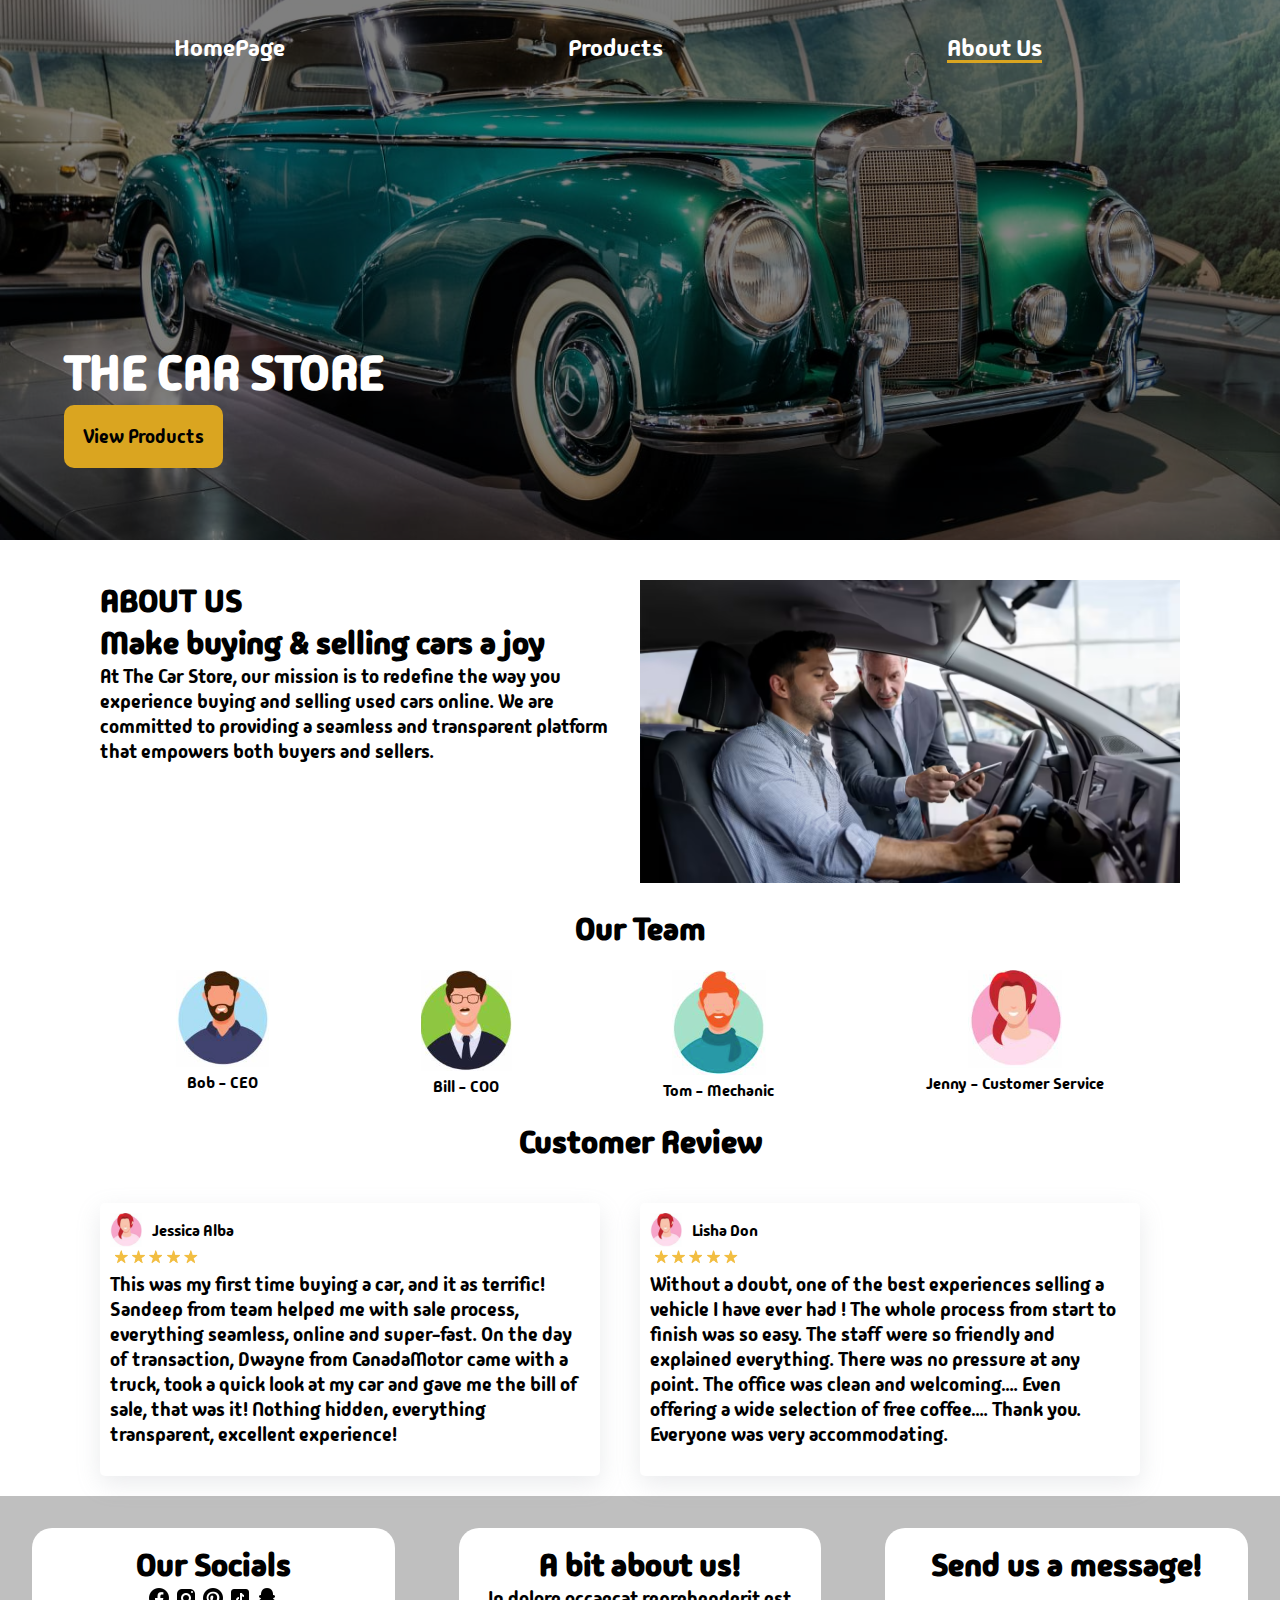
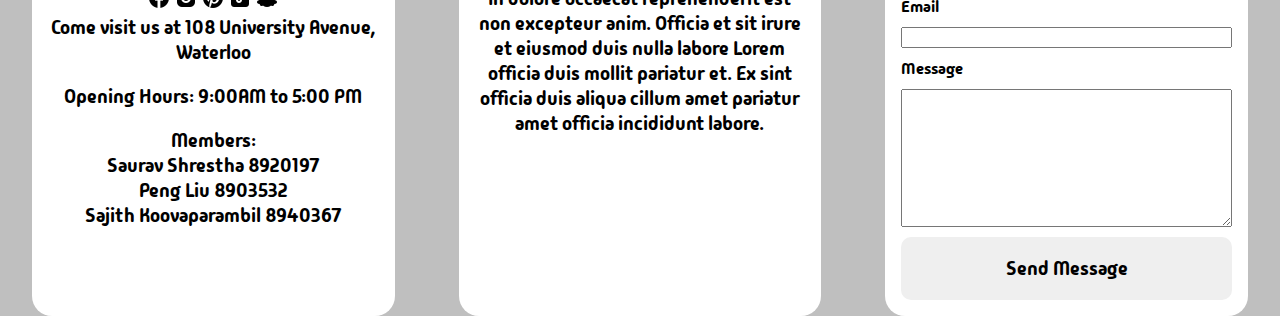
==== commit b20376f4: "idk" ====
--- a/about.html
+++ b/about.html
@@ -23,17 +23,17 @@
 			</div>
 		</header>
 		<main id="about-container">
-			<section id="about-1">
+			<div id="about-1">
 				<h2>ABOUT US</h2>
 				<h2>Make buying & selling cars a joy</h2>
 				<p>
-					At Canada Motor, our mission is to redefine the way you
+					At The Car Store, our mission is to redefine the way you
 					experience buying and selling used cars online. We are
 					committed to providing a seamless and transparent platform
 					that empowers both buyers and sellers.
 				</p>
-			</section>
-			<section id="about-2">
+			</div>
+			<div id="about-2">
 				<img
 					sizes="(max-width: 600px) 100vw, 50vw"
 					srcset="
@@ -44,8 +44,8 @@
 					src="images/test-drive/test-drive_b2lx6x_c_scale,w_1380.avif"
 					alt=""
 				/>
-			</section>
-			<section id="about-3">
+			</div>
+			<div id="about-3">
 				<h2>Our Team</h2>
 				<div class="leader">
 					<img alt="user" src="images/icons/user1.png" /><br />
@@ -63,8 +63,8 @@
 					<img alt="user" src="images/icons/user4.png" /><br />
 					Jenny - Customer Service
 				</div>
-			</section>
-			<section id="about-4">
+			</div>
+			<div id="about-4">
 				<h2>Customer Review</h2>
 				<div class="review-wrapper">
 					<div class="user">
@@ -106,7 +106,7 @@
 						Everyone was very accommodating.
 					</p>
 				</div>
-			</section>
+			</div>
 		</main>
 		<footer>
 			<div class="footer footer-info">
@@ -136,7 +136,7 @@
 			</div>
 			<div class="footer footer-contact">
 				<h2>Send us a message!</h2>
-				<form action="">
+				<form>
 					<label for="email">Email</label>
 					<input type="email" name="email" id="email" />
 					<label for="email">Message</label>
--- a/css/style.css
+++ b/css/style.css
@@ -59,7 +59,7 @@
 
 button:hover {
 	cursor: pointer;
-	scale: 1.2;
+	transform: scale(1.2);
 	transition: ease-in-out 300ms;
 	background-color: goldenrod;
 	color: white;
@@ -87,7 +87,7 @@
 
 nav li:hover {
 	background-color: goldenrod;
-	scale: 1.2;
+	transform: scale(1.2);
 	transition: ease 400ms;
 	padding: 0.3em;
 }
@@ -109,9 +109,6 @@
 }
 
 .banner-content {
-	/* display: flex;
-	flex-direction: column;
-	justify-content: center; */
 	align-items: center;
 	height: calc(100vh - 83%);
 	position: absolute;
@@ -179,7 +176,7 @@
 }
 
 .card:hover {
-	scale: 1.1;
+	transform: scale(1.1);
 	transition: ease 400ms;
 	box-shadow: 0px 0px 6px 6px gray;
 }
@@ -244,8 +241,7 @@
 }
 
 #more-cars .more-img img:hover {
-	scale: 1.5;
-	transform: rotate(360deg);
+	transform: rotate(360deg) scale(1.5);
 	transition: ease 500ms;
 }
 
@@ -276,7 +272,7 @@
 }
 
 .footer form button:hover {
-	scale: 1.05;
+	transform: scale(1.05);
 }
 
 .icons img:hover {
@@ -657,7 +653,7 @@
 		width: 40vw;
 	}
 	#more-cars .more-img img:hover {
-		scale: 1.2;
+		transform: scale(1.2);
 	}
 }
 
@@ -709,7 +705,7 @@
 	}
 
 	#more-cars .more-img img:hover {
-		scale: 1.2;
+		transform: scale(1.2);
 	}
 
 	footer {
